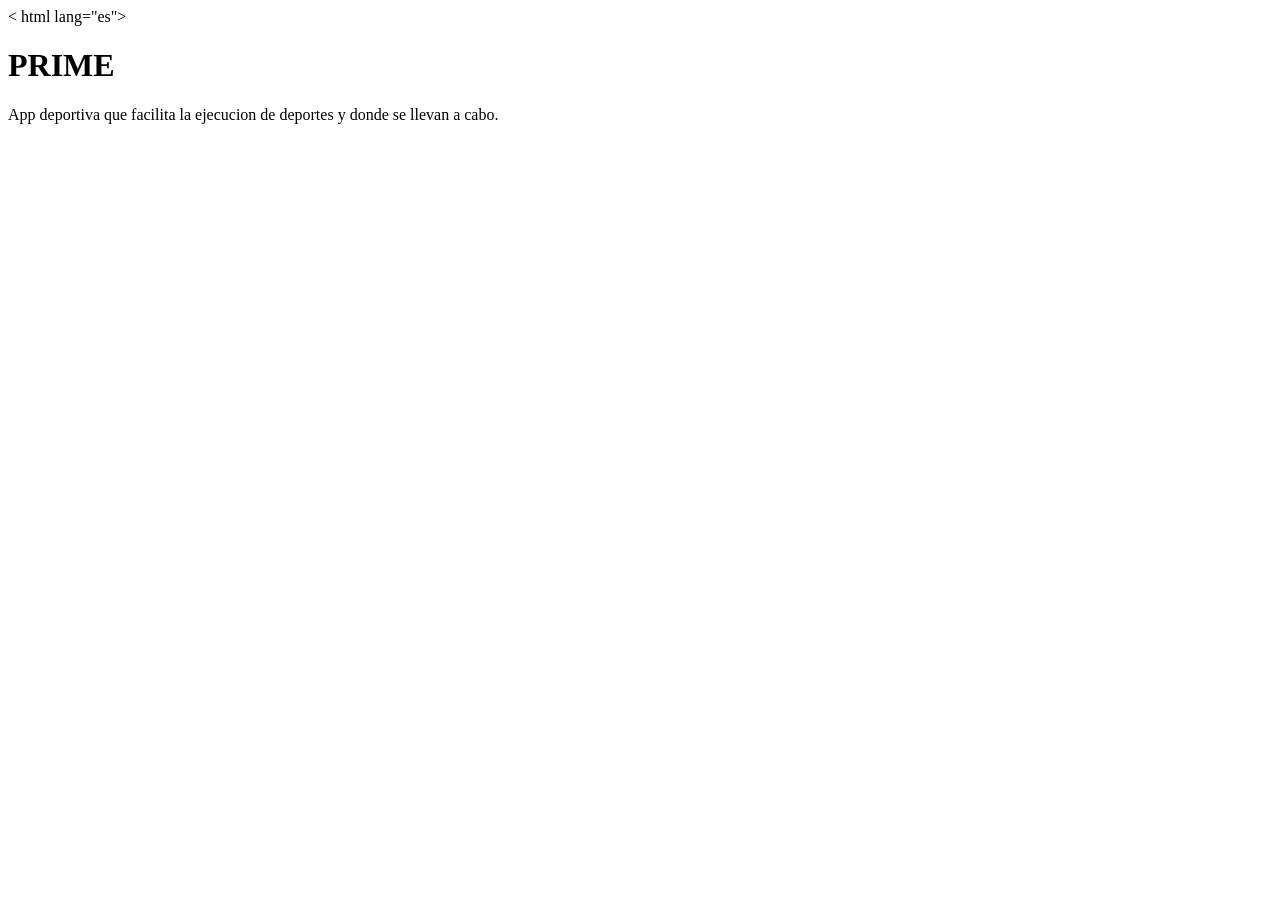
==== index.html @ af8cfadb "Add files via upload" ====
<!DOCTYPE html>

< html lang="es">

<head>
    <meta charset="UTF-8">
    <meta name="viewport" content="width=device-width,initial-scale=1.0">
    <title> PRIME </title>

    </head>
    <body> 

<h1> PRIME </h1>

<p> App deportiva que facilita la ejecucion de deportes y donde se llevan a cabo. </p>

    </body>
</html>
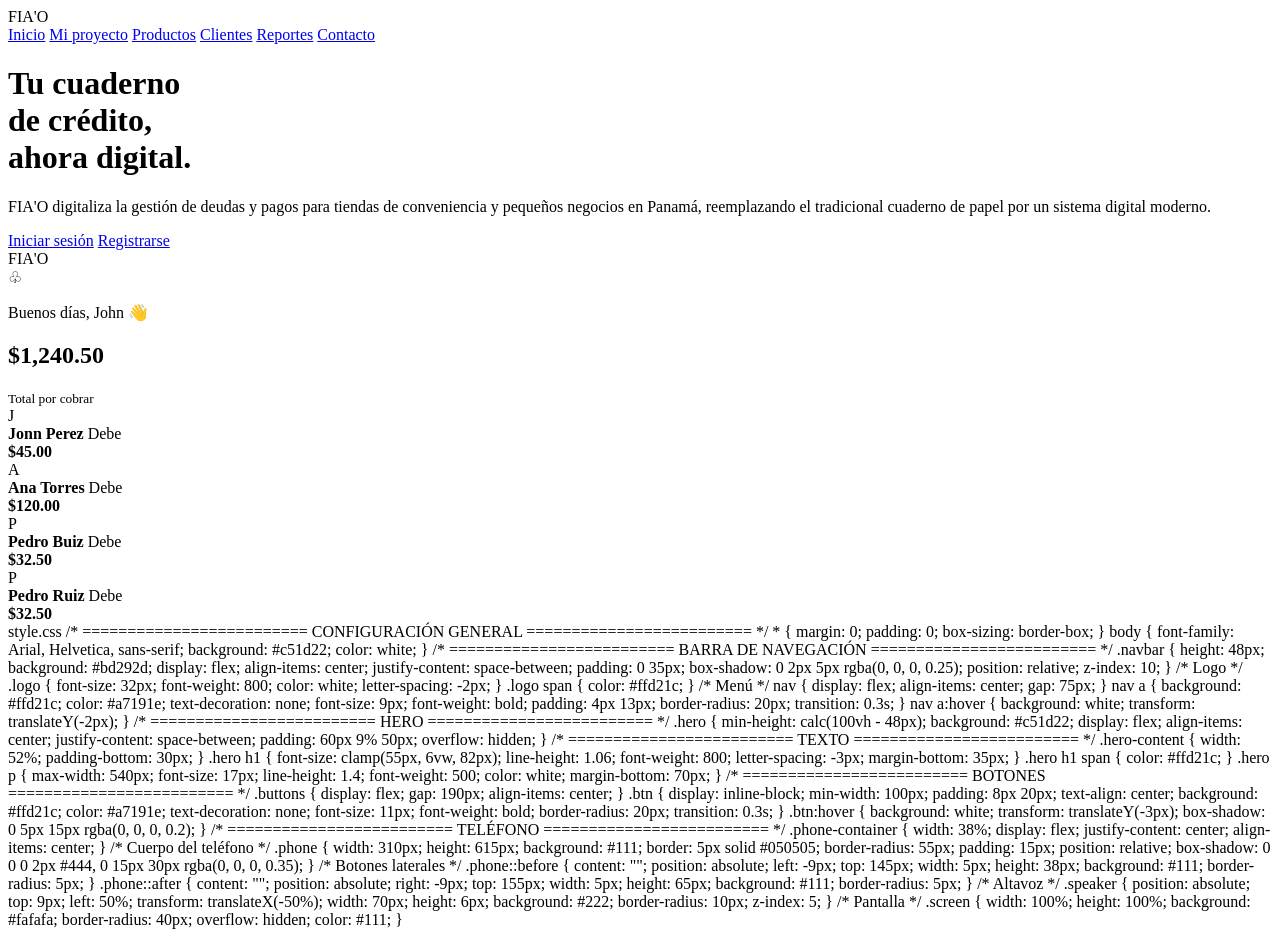
==== commit 47f1d334: "Revamp index.html with new layout and styles Updated the HTML structure and content for the project " ====
--- a/index.html
+++ b/index.html
@@ -1,20 +1,489 @@
 <!DOCTYPE html>
-
-< html lang="es">
-
-<head>
-    <meta charset="UTF-8">
-    <meta name="viewport" content="width=device-width,initial-scale=1.0">
-    <title> PRIME </title>
-
+<html lang="es">
+    <head>
+        <meta charset="UTF-8">
+        <meta name="viewport" content="width=device-width, initial-scale=1.0">
+        <title>FIA'O - Proyecto</title>
+        <link rel="stylesheet" href="style.css">
     </head>
-    <body> 
-
-<h1> PRIME </h1>
-
-<p> App deportiva que facilita la ejecucion de deportes y donde se llevan a cabo. </p>
+
+    <body>
+
+        <!-- Barra de navegación -->
+        <header class="navbar">
+            <div class="logo">
+                FIA<span>'O</span>
+            </div>
+
+            <nav>
+                <a href="#">Inicio</a>
+                <a href="#">Mi proyecto</a>
+                <a href="#">Productos</a>
+                <a href="#">Clientes</a>
+                <a href="#">Reportes</a>
+                <a href="#">Contacto</a>
+            </nav>
+        </header>
+
+
+        <!-- Sección principal -->
+        <main class="hero">
+
+            <div class="hero-content">
+
+                <h1>
+                    Tu <span>cuaderno</span><br>
+                    de crédito,<br>
+                    ahora digital.
+                </h1>
+
+                <p>
+                    FIA'O digitaliza la gestión de deudas y pagos para
+                    tiendas de conveniencia y pequeños negocios en Panamá,
+                    reemplazando el tradicional cuaderno de papel por
+                    un sistema digital moderno.
+                </p>
+
+                <div class="buttons">
+                    <a href="#" class="btn">Iniciar sesión</a>
+                    <a href="#" class="btn">Registrarse</a>
+                </div>
+
+            </div>
+
+
+            <!-- Teléfono -->
+            <div class="phone-container">
+
+                <div class="phone">
+
+                    <div class="speaker"></div>
+
+                    <div class="screen">
+
+                        <div class="app-header">
+
+                            <div class="app-logo">
+                                FIA<span>'O</span>
+                            </div>
+
+                            <div class="notification">
+                                ♧
+                            </div>
+
+                        </div>
+
+
+                        <div class="greeting">
+
+                            <p>
+                                Buenos días, John 👋
+                            </p>
+
+                            <h2>
+                                $1,240.50
+                            </h2>
+
+                            <small>
+                                Total por cobrar
+                            </small>
+
+                        </div>
+
+
+                        <!-- Lista de clientes -->
+                        <div class="customers">
+
+                            <div class="customer">
+
+                                <div class="avatar pink">
+                                    J
+                                </div>
+
+                                <div class="customer-info">
+                                    <strong>
+                                        Jonn Perez
+                                    </strong>
+
+                                    <span>
+                                        Debe
+                                    </span>
+                                </div>
+
+                                <b>
+                                    $45.00
+                                </b>
+
+                            </div>
+
+
+                            <div class="customer">
+
+                                <div class="avatar pink">
+                                    A
+                                </div>
+
+                                <div class="customer-info">
+                                    <strong>
+                                        Ana Torres
+                                    </strong>
+
+                                    <span>
+                                        Debe
+                                    </span>
+                                </div>
+
+                                <b>
+                                    $120.00
+                                </b>
+
+                            </div>
+
+
+                            <div class="customer">
+
+                                <div class="avatar green">
+                                    P
+                                </div>
+
+                                <div class="customer-info">
+                                    <strong>
+                                        Pedro Buiz
+                                    </strong>
+
+                                    <span>
+                                        Debe
+                                    </span>
+                                </div>
+
+                                <b class="green-text">
+                                    $32.50
+                                </b>
+
+                            </div>
+
+
+                            <div class="customer">
+
+                                <div class="avatar green">
+                                    P
+                                </div>
+
+                                <div class="customer-info">
+                                    <strong>
+                                        Pedro Ruiz
+                                    </strong>
+
+                                    <span>
+                                        Debe
+                                    </span>
+                                </div>
+
+                                <b class="green-text">
+                                    $32.50
+                                </b>
+
+                            </div>
+
+                        </div>
+
+                    </div>
+
+                </div>
+
+            </div>
+
+        </main>
 
     </body>
 </html>
-
-    +style.css
+/* =========================
+   CONFIGURACIÓN GENERAL
+========================= */
+
+* {
+    margin: 0;
+    padding: 0;
+    box-sizing: border-box;
+}
+
+body {
+    font-family: Arial, Helvetica, sans-serif;
+    background: #c51d22;
+    color: white;
+}
+
+
+/* =========================
+   BARRA DE NAVEGACIÓN
+========================= */
+
+.navbar {
+    height: 48px;
+    background: #bd292d;
+
+    display: flex;
+    align-items: center;
+    justify-content: space-between;
+
+    padding: 0 35px;
+
+    box-shadow: 0 2px 5px rgba(0, 0, 0, 0.25);
+
+    position: relative;
+    z-index: 10;
+}
+
+
+/* Logo */
+
+.logo {
+    font-size: 32px;
+    font-weight: 800;
+    color: white;
+    letter-spacing: -2px;
+}
+
+.logo span {
+    color: #ffd21c;
+}
+
+
+/* Menú */
+
+nav {
+    display: flex;
+    align-items: center;
+    gap: 75px;
+}
+
+nav a {
+    background: #ffd21c;
+    color: #a7191e;
+
+    text-decoration: none;
+
+    font-size: 9px;
+    font-weight: bold;
+
+    padding: 4px 13px;
+
+    border-radius: 20px;
+
+    transition: 0.3s;
+}
+
+nav a:hover {
+    background: white;
+    transform: translateY(-2px);
+}
+
+
+/* =========================
+   HERO
+========================= */
+
+.hero {
+    min-height: calc(100vh - 48px);
+
+    background: #c51d22;
+
+    display: flex;
+    align-items: center;
+    justify-content: space-between;
+
+    padding: 60px 9% 50px;
+
+    overflow: hidden;
+}
+
+
+/* =========================
+   TEXTO
+========================= */
+
+.hero-content {
+    width: 52%;
+    padding-bottom: 30px;
+}
+
+.hero h1 {
+    font-size: clamp(55px, 6vw, 82px);
+
+    line-height: 1.06;
+
+    font-weight: 800;
+
+    letter-spacing: -3px;
+
+    margin-bottom: 35px;
+}
+
+.hero h1 span {
+    color: #ffd21c;
+}
+
+.hero p {
+    max-width: 540px;
+
+    font-size: 17px;
+
+    line-height: 1.4;
+
+    font-weight: 500;
+
+    color: white;
+
+    margin-bottom: 70px;
+}
+
+
+/* =========================
+   BOTONES
+========================= */
+
+.buttons {
+    display: flex;
+    gap: 190px;
+    align-items: center;
+}
+
+.btn {
+    display: inline-block;
+
+    min-width: 100px;
+
+    padding: 8px 20px;
+
+    text-align: center;
+
+    background: #ffd21c;
+
+    color: #a7191e;
+
+    text-decoration: none;
+
+    font-size: 11px;
+
+    font-weight: bold;
+
+    border-radius: 20px;
+
+    transition: 0.3s;
+}
+
+.btn:hover {
+    background: white;
+
+    transform: translateY(-3px);
+
+    box-shadow: 0 5px 15px rgba(0, 0, 0, 0.2);
+}
+
+
+/* =========================
+   TELÉFONO
+========================= */
+
+.phone-container {
+    width: 38%;
+
+    display: flex;
+    justify-content: center;
+    align-items: center;
+}
+
+
+/* Cuerpo del teléfono */
+
+.phone {
+    width: 310px;
+    height: 615px;
+
+    background: #111;
+
+    border: 5px solid #050505;
+
+    border-radius: 55px;
+
+    padding: 15px;
+
+    position: relative;
+
+    box-shadow:
+        0 0 0 2px #444,
+        0 15px 30px rgba(0, 0, 0, 0.35);
+}
+
+
+/* Botones laterales */
+
+.phone::before {
+    content: "";
+
+    position: absolute;
+
+    left: -9px;
+    top: 145px;
+
+    width: 5px;
+    height: 38px;
+
+    background: #111;
+
+    border-radius: 5px;
+}
+
+.phone::after {
+    content: "";
+
+    position: absolute;
+
+    right: -9px;
+    top: 155px;
+
+    width: 5px;
+    height: 65px;
+
+    background: #111;
+
+    border-radius: 5px;
+}
+
+
+/* Altavoz */
+
+.speaker {
+    position: absolute;
+
+    top: 9px;
+    left: 50%;
+
+    transform: translateX(-50%);
+
+    width: 70px;
+    height: 6px;
+
+    background: #222;
+
+    border-radius: 10px;
+
+    z-index: 5;
+}
+
+
+/* Pantalla */
+
+.screen {
+    width: 100%;
+    height: 100%;
+
+    background: #fafafa;
+
+    border-radius: 40px;
+
+    overflow: hidden;
+
+    color: #111;
+}
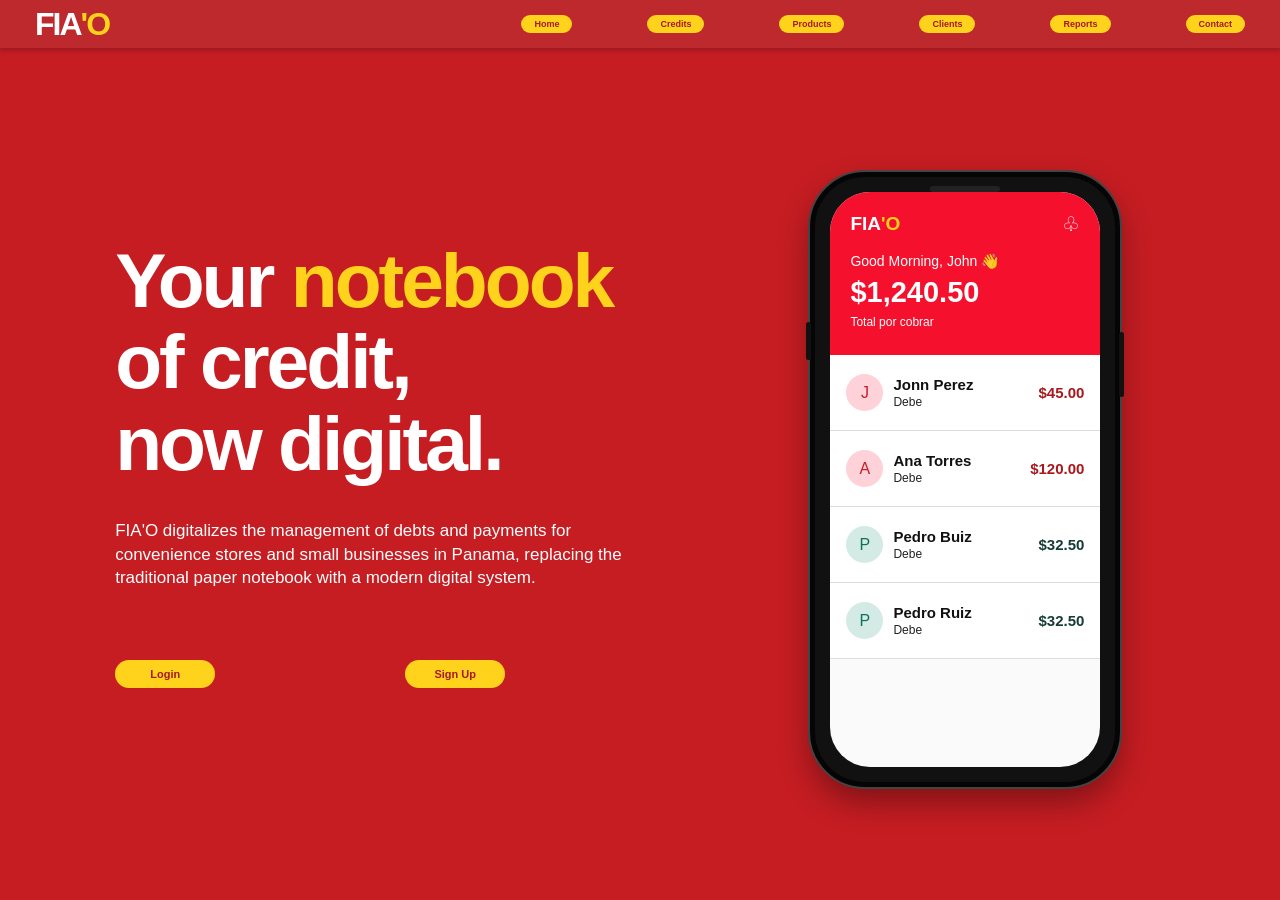
==== commit b35f62da: "login.css" ====
--- a/index.html
+++ b/index.html
@@ -16,12 +16,12 @@
             </div>
 
             <nav>
-                <a href="#">Inicio</a>
-                <a href="#">Mi proyecto</a>
-                <a href="#">Productos</a>
-                <a href="#">Clientes</a>
-                <a href="#">Reportes</a>
-                <a href="#">Contacto</a>
+                <a href="#"> Home</a>
+                <a href="#"> Credits</a>
+                <a href="#">Products</a>
+                <a href="#">Clients</a>
+                <a href="#">Reports</a>
+                <a href="#">Contact</a>
             </nav>
         </header>
 
@@ -32,21 +32,23 @@
             <div class="hero-content">
 
                 <h1>
-                    Tu <span>cuaderno</span><br>
-                    de crédito,<br>
-                    ahora digital.
+                    Your <span> notebook</span><br>
+                    of credit,<br>
+                    now digital.
                 </h1>
 
                 <p>
-                    FIA'O digitaliza la gestión de deudas y pagos para
-                    tiendas de conveniencia y pequeños negocios en Panamá,
-                    reemplazando el tradicional cuaderno de papel por
-                    un sistema digital moderno.
+                    FIA'O digitalizes the management of debts and payments for
+                    convenience stores and small businesses in Panama,
+                    replacing the traditional paper notebook with
+                    a modern digital system.
                 </p>
 
                 <div class="buttons">
-                    <a href="#" class="btn">Iniciar sesión</a>
-                    <a href="#" class="btn">Registrarse</a>
+                   <div class="buttons"> 
+    <a href="login.html" class="btn">Login</a> 
+    <a href="#" class="btn">Sign Up</a> 
+</div>
                 </div>
 
             </div>
@@ -77,7 +79,7 @@
                         <div class="greeting">
 
                             <p>
-                                Buenos días, John 👋
+                                Good Morning, John 👋
                             </p>
 
                             <h2>
@@ -197,293 +199,4 @@
 
     </body>
 </html>
-style.css
-/* =========================
-   CONFIGURACIÓN GENERAL
-========================= */
-
-* {
-    margin: 0;
-    padding: 0;
-    box-sizing: border-box;
-}
-
-body {
-    font-family: Arial, Helvetica, sans-serif;
-    background: #c51d22;
-    color: white;
-}
-
-
-/* =========================
-   BARRA DE NAVEGACIÓN
-========================= */
-
-.navbar {
-    height: 48px;
-    background: #bd292d;
-
-    display: flex;
-    align-items: center;
-    justify-content: space-between;
-
-    padding: 0 35px;
-
-    box-shadow: 0 2px 5px rgba(0, 0, 0, 0.25);
-
-    position: relative;
-    z-index: 10;
-}
-
-
-/* Logo */
-
-.logo {
-    font-size: 32px;
-    font-weight: 800;
-    color: white;
-    letter-spacing: -2px;
-}
-
-.logo span {
-    color: #ffd21c;
-}
-
-
-/* Menú */
-
-nav {
-    display: flex;
-    align-items: center;
-    gap: 75px;
-}
-
-nav a {
-    background: #ffd21c;
-    color: #a7191e;
-
-    text-decoration: none;
-
-    font-size: 9px;
-    font-weight: bold;
-
-    padding: 4px 13px;
-
-    border-radius: 20px;
-
-    transition: 0.3s;
-}
-
-nav a:hover {
-    background: white;
-    transform: translateY(-2px);
-}
-
-
-/* =========================
-   HERO
-========================= */
-
-.hero {
-    min-height: calc(100vh - 48px);
-
-    background: #c51d22;
-
-    display: flex;
-    align-items: center;
-    justify-content: space-between;
-
-    padding: 60px 9% 50px;
-
-    overflow: hidden;
-}
-
-
-/* =========================
-   TEXTO
-========================= */
-
-.hero-content {
-    width: 52%;
-    padding-bottom: 30px;
-}
-
-.hero h1 {
-    font-size: clamp(55px, 6vw, 82px);
-
-    line-height: 1.06;
-
-    font-weight: 800;
-
-    letter-spacing: -3px;
-
-    margin-bottom: 35px;
-}
-
-.hero h1 span {
-    color: #ffd21c;
-}
-
-.hero p {
-    max-width: 540px;
-
-    font-size: 17px;
-
-    line-height: 1.4;
-
-    font-weight: 500;
-
-    color: white;
-
-    margin-bottom: 70px;
-}
-
-
-/* =========================
-   BOTONES
-========================= */
-
-.buttons {
-    display: flex;
-    gap: 190px;
-    align-items: center;
-}
-
-.btn {
-    display: inline-block;
-
-    min-width: 100px;
-
-    padding: 8px 20px;
-
-    text-align: center;
-
-    background: #ffd21c;
-
-    color: #a7191e;
-
-    text-decoration: none;
-
-    font-size: 11px;
-
-    font-weight: bold;
-
-    border-radius: 20px;
-
-    transition: 0.3s;
-}
-
-.btn:hover {
-    background: white;
-
-    transform: translateY(-3px);
-
-    box-shadow: 0 5px 15px rgba(0, 0, 0, 0.2);
-}
-
-
-/* =========================
-   TELÉFONO
-========================= */
-
-.phone-container {
-    width: 38%;
-
-    display: flex;
-    justify-content: center;
-    align-items: center;
-}
-
-
-/* Cuerpo del teléfono */
-
-.phone {
-    width: 310px;
-    height: 615px;
-
-    background: #111;
-
-    border: 5px solid #050505;
-
-    border-radius: 55px;
-
-    padding: 15px;
-
-    position: relative;
-
-    box-shadow:
-        0 0 0 2px #444,
-        0 15px 30px rgba(0, 0, 0, 0.35);
-}
-
-
-/* Botones laterales */
-
-.phone::before {
-    content: "";
-
-    position: absolute;
-
-    left: -9px;
-    top: 145px;
-
-    width: 5px;
-    height: 38px;
-
-    background: #111;
-
-    border-radius: 5px;
-}
-
-.phone::after {
-    content: "";
-
-    position: absolute;
-
-    right: -9px;
-    top: 155px;
-
-    width: 5px;
-    height: 65px;
-
-    background: #111;
-
-    border-radius: 5px;
-}
-
-
-/* Altavoz */
-
-.speaker {
-    position: absolute;
-
-    top: 9px;
-    left: 50%;
-
-    transform: translateX(-50%);
-
-    width: 70px;
-    height: 6px;
-
-    background: #222;
-
-    border-radius: 10px;
-
-    z-index: 5;
-}
-
-
-/* Pantalla */
-
-.screen {
-    width: 100%;
-    height: 100%;
-
-    background: #fafafa;
-
-    border-radius: 40px;
-
-    overflow: hidden;
-
-    color: #111;
-}
+
--- a/style.css
+++ b/style.css
@@ -0,0 +1,412 @@
+/* =========================
+   CONFIGURACIÓN GENERAL
+========================= */
+
+* {
+    margin: 0;
+    padding: 0;
+    box-sizing: border-box;
+}
+
+body {
+    font-family: Arial, Helvetica, sans-serif;
+    background: #c51d22;
+    color: white;
+}
+
+/* =========================
+   BARRA DE NAVEGACIÓN
+========================= */
+
+.navbar {
+    height: 48px;
+    background: #bd292d;
+    display: flex;
+    align-items: center;
+    justify-content: space-between;
+    padding: 0 35px;
+    box-shadow: 0 2px 5px rgba(0, 0, 0, 0.25);
+    position: relative;
+    z-index: 10;
+}
+
+/* Logo */
+
+.logo {
+    font-size: 32px;
+    font-weight: 800;
+    color: white;
+    letter-spacing: -2px;
+}
+
+.logo span {
+    color: #ffd21c;
+}
+
+/* Menú */
+
+nav {
+    display: flex;
+    align-items: center;
+    gap: 75px;
+}
+
+nav a {
+    background: #ffd21c;
+    color: #a7191e;
+    text-decoration: none;
+    font-size: 9px;
+    font-weight: bold;
+    padding: 4px 13px;
+    border-radius: 20px;
+    transition: 0.3s;
+}
+
+nav a:hover {
+    background: white;
+    transform: translateY(-2px);
+}
+
+/* =========================
+   HERO
+========================= */
+
+.hero {
+    min-height: calc(100vh - 48px);
+    background: #c51d22;
+    display: flex;
+    align-items: center;
+    justify-content: space-between;
+    padding: 60px 9% 50px;
+    overflow: hidden;
+}
+
+/* =========================
+   TEXTO
+========================= */
+
+.hero-content {
+    width: 52%;
+    padding-bottom: 30px;
+}
+
+.hero h1 {
+    font-size: clamp(55px, 6vw, 82px);
+    line-height: 1.06;
+    font-weight: 800;
+    letter-spacing: -3px;
+    margin-bottom: 35px;
+}
+
+.hero h1 span {
+    color: #ffd21c;
+}
+
+.hero p {
+    max-width: 540px;
+    font-size: 17px;
+    line-height: 1.4;
+    font-weight: 500;
+    color: white;
+    margin-bottom: 70px;
+}
+
+/* =========================
+   BOTONES
+========================= */
+
+.buttons {
+    display: flex;
+    gap: 190px;
+    align-items: center;
+}
+
+.btn {
+    display: inline-block;
+    min-width: 100px;
+    padding: 8px 20px;
+    text-align: center;
+    background: #ffd21c;
+    color: #a7191e;
+    text-decoration: none;
+    font-size: 11px;
+    font-weight: bold;
+    border-radius: 20px;
+    transition: 0.3s;
+}
+
+.btn:hover {
+    background: white;
+    transform: translateY(-3px);
+    box-shadow: 0 5px 15px rgba(0, 0, 0, 0.2);
+}
+
+/* =========================
+   TELÉFONO
+========================= */
+
+.phone-container {
+    width: 38%;
+    display: flex;
+    justify-content: center;
+    align-items: center;
+}
+
+/* Cuerpo del teléfono */
+
+.phone {
+    width: 310px;
+    height: 615px;
+    background: #111;
+    border: 5px solid #050505;
+    border-radius: 55px;
+    padding: 15px;
+    position: relative;
+    box-shadow:
+        0 0 0 2px #444,
+        0 15px 30px rgba(0, 0, 0, 0.35);
+}
+
+/* Botones laterales */
+
+.phone::before {
+    content: "";
+    position: absolute;
+    left: -9px;
+    top: 145px;
+    width: 5px;
+    height: 38px;
+    background: #111;
+    border-radius: 5px;
+}
+
+.phone::after {
+    content: "";
+    position: absolute;
+    right: -9px;
+    top: 155px;
+    width: 5px;
+    height: 65px;
+    background: #111;
+    border-radius: 5px;
+}
+
+/* Altavoz */
+
+.speaker {
+    position: absolute;
+    top: 9px;
+    left: 50%;
+    transform: translateX(-50%);
+    width: 70px;
+    height: 6px;
+    background: #222;
+    border-radius: 10px;
+    z-index: 5;
+}
+
+/* Pantalla */
+
+.screen {
+    width: 100%;
+    height: 100%;
+    background: #fafafa;
+    border-radius: 40px;
+    overflow: hidden;
+    color: #111;
+}
+
+/* =========================
+   APP DEL TELÉFONO
+========================= */
+
+.app-header {
+    height: 55px;
+    background: #f5102d;
+    display: flex;
+    align-items: center;
+    justify-content: space-between;
+    padding: 15px 20px 5px;
+    color: white;
+}
+
+.app-logo {
+    font-size: 19px;
+    font-weight: bold;
+}
+
+.app-logo span {
+    color: #ffd21c;
+}
+
+.notification {
+    font-size: 20px;
+}
+
+/* Cabecera roja */
+
+.greeting {
+    background: #f5102d;
+    color: white;
+    padding: 5px 20px 25px;
+}
+
+.greeting p {
+    font-size: 14px;
+    margin-bottom: 5px;
+}
+
+.greeting h2 {
+    font-size: 29px;
+    margin-bottom: 3px;
+}
+
+.greeting small {
+    font-size: 12px;
+}
+
+/* =========================
+   CLIENTES
+========================= */
+
+.customers {
+    background: #fff;
+}
+
+.customer {
+    height: 76px;
+    display: flex;
+    align-items: center;
+    padding: 10px 16px;
+    border-bottom: 1px solid #ddd;
+    gap: 10px;
+}
+
+/* Avatar */
+
+.avatar {
+    width: 37px;
+    height: 37px;
+    border-radius: 50%;
+    display: flex;
+    justify-content: center;
+    align-items: center;
+    font-size: 16px;
+    flex-shrink: 0;
+}
+
+.pink {
+    background: #ffd1d8;
+    color: #c51d22;
+}
+
+.green {
+    background: #d3ebe4;
+    color: #13705a;
+}
+
+/* Información */
+
+.customer-info {
+    flex: 1;
+    display: flex;
+    flex-direction: column;
+    gap: 2px;
+}
+
+.customer-info strong {
+    font-size: 15px;
+}
+
+.customer-info span {
+    font-size: 12px;
+    color: #222;
+}
+
+.customer > b {
+    color: #a7191e;
+    font-size: 15px;
+}
+
+.green-text {
+    color: #173c35 !important;
+}
+
+/* =========================
+   RESPONSIVE
+========================= */
+
+@media (max-width: 900px) {
+    .navbar {
+        padding: 0 20px;
+    }
+
+    nav {
+        gap: 15px;
+    }
+
+    nav a {
+        padding: 4px 8px;
+    }
+
+    .hero {
+        padding: 50px 6%;
+    }
+
+    .hero h1 {
+        font-size: 55px;
+    }
+
+    .buttons {
+        gap: 40px;
+    }
+
+    .phone {
+        width: 260px;
+        height: 520px;
+    }
+}
+
+@media (max-width: 700px) {
+    .navbar {
+        height: auto;
+        padding: 15px 20px;
+        flex-direction: column;
+        gap: 15px;
+    }
+
+    nav {
+        flex-wrap: wrap;
+        justify-content: center;
+        gap: 10px;
+    }
+
+    .hero {
+        flex-direction: column;
+        text-align: center;
+        padding: 60px 20px;
+    }
+
+    .hero-content {
+        width: 100%;
+    }
+
+    .hero h1 {
+        font-size: 48px;
+    }
+
+    .hero p {
+        margin: 0 auto 40px;
+    }
+
+    .buttons {
+        justify-content: center;
+        gap: 30px;
+        margin-bottom: 50px;
+    }
+
+    .phone-container {
+        width: 100%;
+    }
+}
+
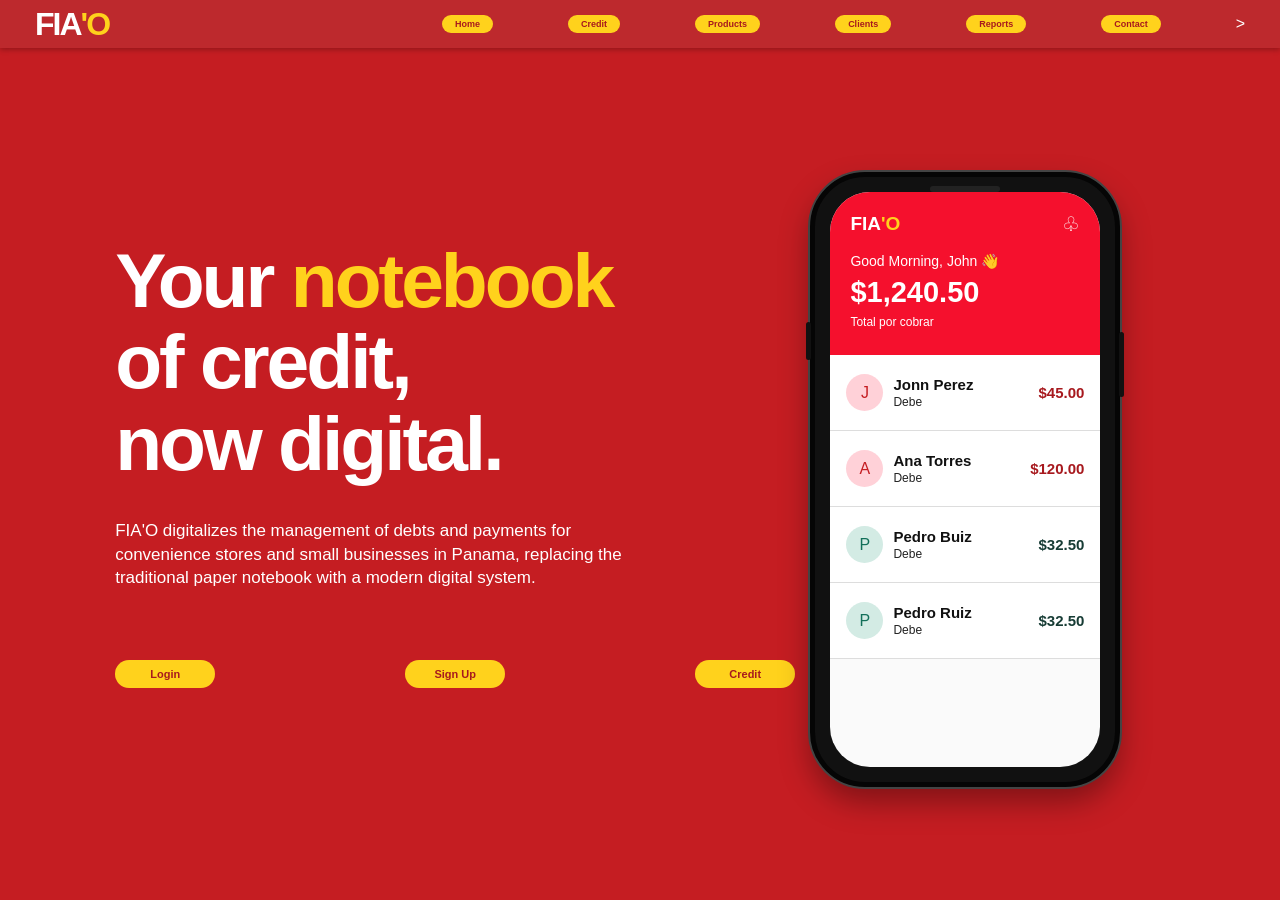
==== commit 4348b2c9: "casi lista" ====
--- a/index.html
+++ b/index.html
@@ -16,12 +16,14 @@
             </div>
 
             <nav>
-                <a href="#"> Home</a>
-                <a href="#"> Credits</a>
-                <a href="#">Products</a>
-                <a href="#">Clients</a>
-                <a href="#">Reports</a>
-                <a href="#">Contact</a>
+               <nav>
+    <a href="index.html">Home</a>
+    <a href="credit.html">Credit</a>
+    <a href="product.html">Products</a>
+    <a href="client.html">Clients</a>
+    <a href="report.html">Reports</a>
+    <a href="contact.html">Contact</a>
+</nav>>
             </nav>
         </header>
 
@@ -48,6 +50,7 @@
                    <div class="buttons"> 
     <a href="login.html" class="btn">Login</a> 
     <a href="#" class="btn">Sign Up</a> 
+     <a href="credit.html" class="btn">Credit</a>
 </div>
                 </div>
 
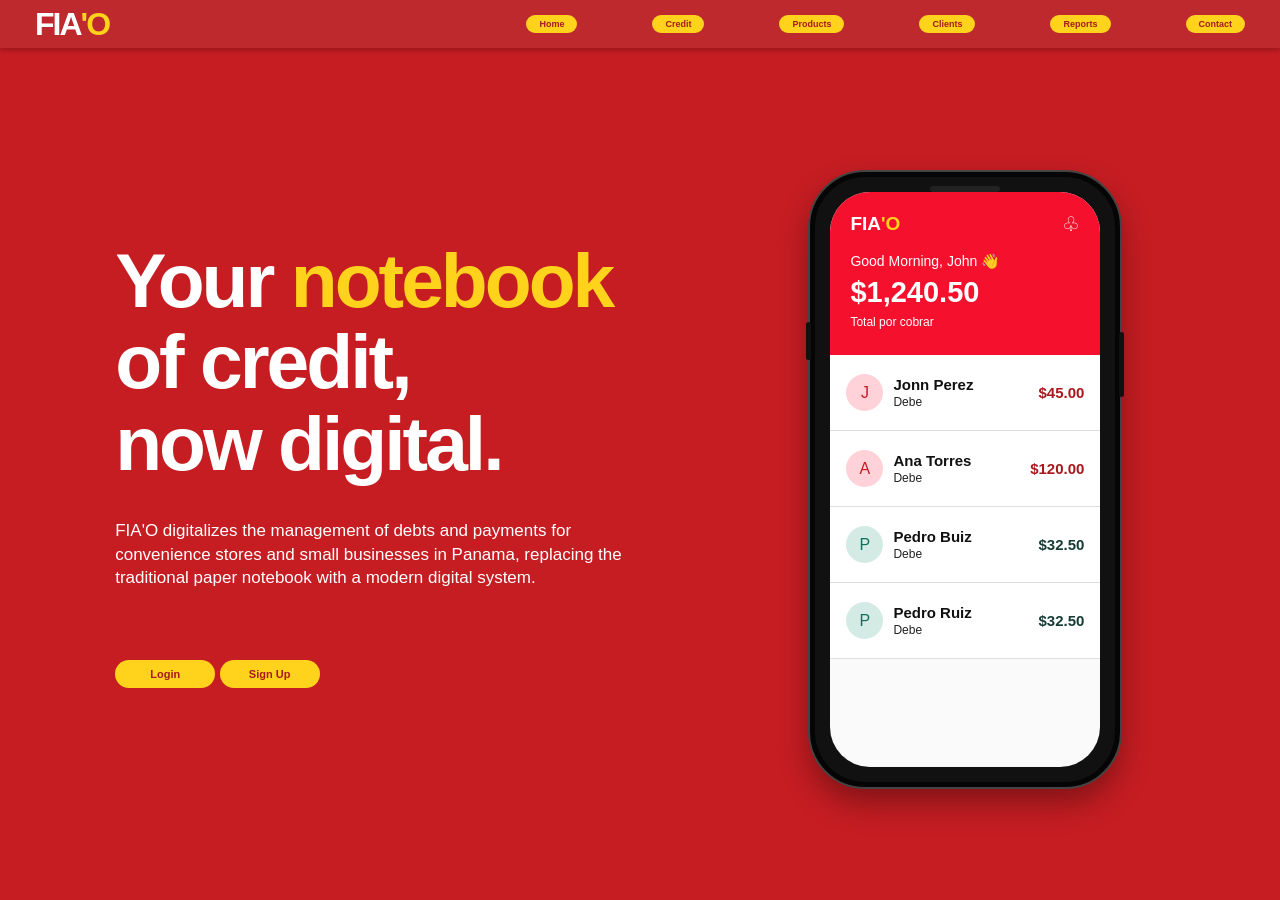
==== commit 06dbac59: "clients finally" ====
--- a/index.html
+++ b/index.html
@@ -21,9 +21,9 @@
     <a href="credit.html">Credit</a>
     <a href="product.html">Products</a>
     <a href="client.html">Clients</a>
-    <a href="report.html">Reports</a>
+    <a href="reports.html">Reports</a>
     <a href="contact.html">Contact</a>
-</nav>>
+</nav>
             </nav>
         </header>
 
@@ -47,10 +47,10 @@
                 </p>
 
                 <div class="buttons">
-                   <div class="buttons"> 
+                    <class="buttons"> 
     <a href="login.html" class="btn">Login</a> 
-    <a href="#" class="btn">Sign Up</a> 
-     <a href="credit.html" class="btn">Credit</a>
+    <a href="signup.html" class="btn">Sign Up</a> 
+    
 </div>
                 </div>
 
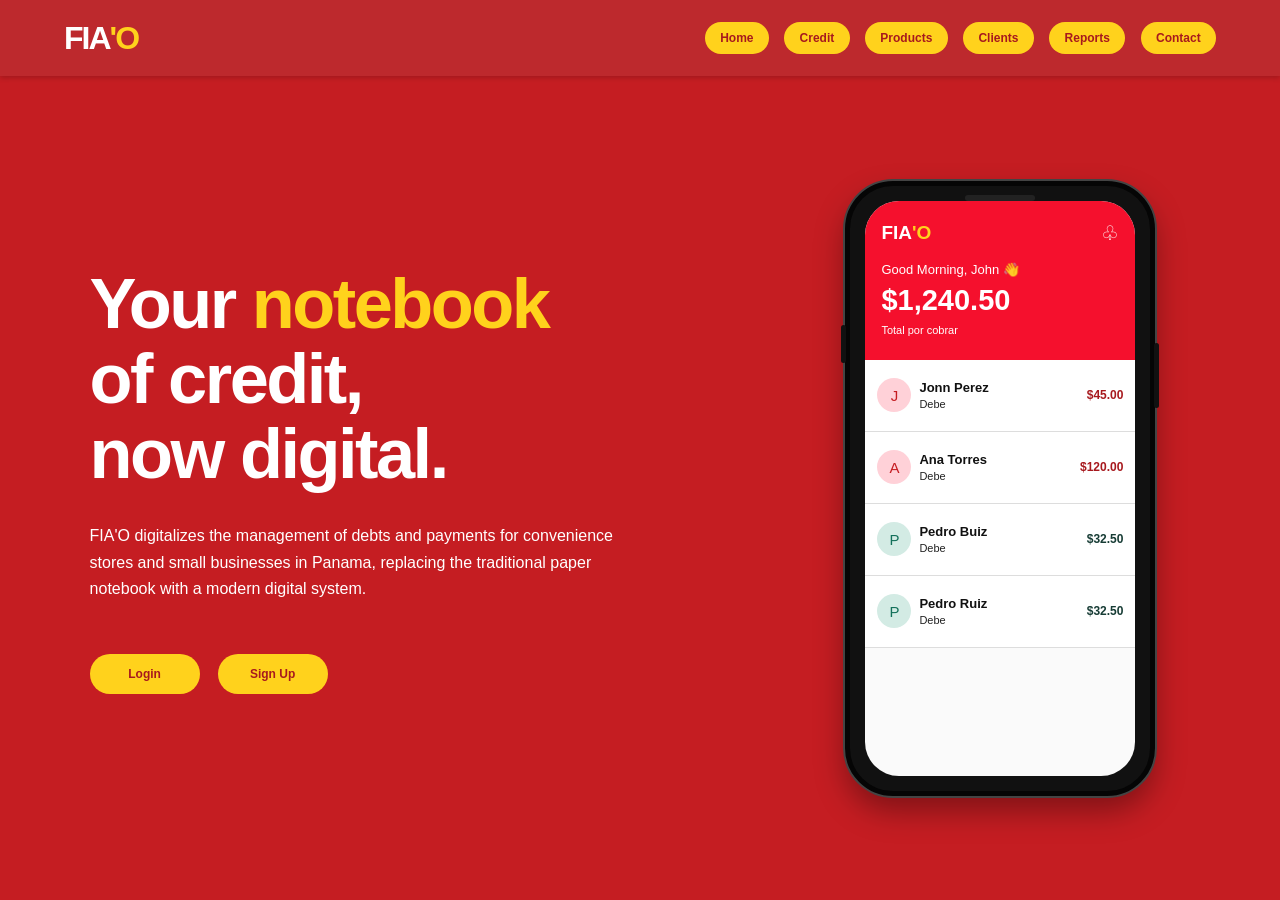
==== commit 3e63227d: "almost ready" ====
--- a/index.html
+++ b/index.html
@@ -1,205 +1,140 @@
+
 <!DOCTYPE html>
 <html lang="es">
-    <head>
-        <meta charset="UTF-8">
-        <meta name="viewport" content="width=device-width, initial-scale=1.0">
-        <title>FIA'O - Proyecto</title>
-        <link rel="stylesheet" href="style.css">
-    </head>
+<head>
+    <meta charset="UTF-8">
+    <meta name="viewport" content="width=device-width, initial-scale=1.0">
 
-    <body>
+    <title>FIA'O - Proyecto</title>
 
-        <!-- Barra de navegación -->
-        <header class="navbar">
-            <div class="logo">
-                FIA<span>'O</span>
+    <link rel="stylesheet" href="style.css">
+</head>
+
+<body>
+
+    <!-- BARRA DE NAVEGACIÓN -->
+    <header class="navbar">
+        <a href="index.html" class="logo">
+            FIA<span>'O</span>
+        </a>
+
+        <nav class="nav-links">
+            <a href="index.html">Home</a>
+            <a href="credit.html">Credit</a>
+            <a href="product.html">Products</a>
+            <a href="client.html">Clients</a>
+            <a href="reports.html">Reports</a>
+            <a href="contact.html">Contact</a>
+        </nav>
+    </header>
+
+    <!-- CONTENIDO PRINCIPAL -->
+    <main class="hero">
+
+        <!-- TEXTO PRINCIPAL -->
+        <section class="hero-content">
+
+            <h1>
+                Your <span>notebook</span><br>
+                of credit,<br>
+                now digital.
+            </h1>
+
+            <p>
+                FIA'O digitalizes the management of debts and payments for
+                convenience stores and small businesses in Panama,
+                replacing the traditional paper notebook with
+                a modern digital system.
+            </p>
+
+            <div class="buttons">
+                <a href="login.html" class="btn">Login</a>
+                <a href="signup.html" class="btn">Sign Up</a>
             </div>
 
-            <nav>
-               <nav>
-    <a href="index.html">Home</a>
-    <a href="credit.html">Credit</a>
-    <a href="product.html">Products</a>
-    <a href="client.html">Clients</a>
-    <a href="reports.html">Reports</a>
-    <a href="contact.html">Contact</a>
-</nav>
-            </nav>
-        </header>
+        </section>
 
+        <!-- TELÉFONO -->
+        <section class="phone-container" aria-label="Vista previa de la aplicación">
 
-        <!-- Sección principal -->
-        <main class="hero">
+            <div class="phone">
 
-            <div class="hero-content">
+                <div class="speaker"></div>
 
-                <h1>
-                    Your <span> notebook</span><br>
-                    of credit,<br>
-                    now digital.
-                </h1>
+                <div class="screen">
 
-                <p>
-                    FIA'O digitalizes the management of debts and payments for
-                    convenience stores and small businesses in Panama,
-                    replacing the traditional paper notebook with
-                    a modern digital system.
-                </p>
+                    <!-- CABECERA DE LA APLICACIÓN -->
+                    <div class="app-header">
+                        <div class="app-logo">
+                            FIA<span>'O</span>
+                        </div>
 
-                <div class="buttons">
-                    <class="buttons"> 
-    <a href="login.html" class="btn">Login</a> 
-    <a href="signup.html" class="btn">Sign Up</a> 
-    
-</div>
-                </div>
+                        <div class="notification" aria-label="Notificaciones">
+                            ♧
+                        </div>
+                    </div>
 
-            </div>
+                    <!-- SALDO -->
+                    <div class="greeting">
+                        <p>Good Morning, John 👋</p>
+                        <h2>$1,240.50</h2>
+                        <small>Total por cobrar</small>
+                    </div>
 
+                    <!-- LISTA DE CLIENTES -->
+                    <div class="customers">
 
-            <!-- Teléfono -->
-            <div class="phone-container">
+                        <div class="customer">
+                            <div class="avatar pink">J</div>
 
-                <div class="phone">
-
-                    <div class="speaker"></div>
-
-                    <div class="screen">
-
-                        <div class="app-header">
-
-                            <div class="app-logo">
-                                FIA<span>'O</span>
+                            <div class="customer-info">
+                                <strong>Jonn Perez</strong>
+                                <span>Debe</span>
                             </div>
 
-                            <div class="notification">
-                                ♧
+                            <b>$45.00</b>
+                        </div>
+
+                        <div class="customer">
+                            <div class="avatar pink">A</div>
+
+                            <div class="customer-info">
+                                <strong>Ana Torres</strong>
+                                <span>Debe</span>
                             </div>
 
+                            <b>$120.00</b>
                         </div>
 
+                        <div class="customer">
+                            <div class="avatar green">P</div>
 
-                        <div class="greeting">
+                            <div class="customer-info">
+                                <strong>Pedro Buiz</strong>
+                                <span>Debe</span>
+                            </div>
 
-                            <p>
-                                Good Morning, John 👋
-                            </p>
-
-                            <h2>
-                                $1,240.50
-                            </h2>
-
-                            <small>
-                                Total por cobrar
-                            </small>
-
+                            <b class="green-text">$32.50</b>
                         </div>
 
+                        <div class="customer">
+                            <div class="avatar green">P</div>
 
-                        <!-- Lista de clientes -->
-                        <div class="customers">
-
-                            <div class="customer">
-
-                                <div class="avatar pink">
-                                    J
-                                </div>
-
-                                <div class="customer-info">
-                                    <strong>
-                                        Jonn Perez
-                                    </strong>
-
-                                    <span>
-                                        Debe
-                                    </span>
-                                </div>
-
-                                <b>
-                                    $45.00
-                                </b>
-
+                            <div class="customer-info">
+                                <strong>Pedro Ruiz</strong>
+                                <span>Debe</span>
                             </div>
 
-
-                            <div class="customer">
-
-                                <div class="avatar pink">
-                                    A
-                                </div>
-
-                                <div class="customer-info">
-                                    <strong>
-                                        Ana Torres
-                                    </strong>
-
-                                    <span>
-                                        Debe
-                                    </span>
-                                </div>
-
-                                <b>
-                                    $120.00
-                                </b>
-
-                            </div>
-
-
-                            <div class="customer">
-
-                                <div class="avatar green">
-                                    P
-                                </div>
-
-                                <div class="customer-info">
-                                    <strong>
-                                        Pedro Buiz
-                                    </strong>
-
-                                    <span>
-                                        Debe
-                                    </span>
-                                </div>
-
-                                <b class="green-text">
-                                    $32.50
-                                </b>
-
-                            </div>
-
-
-                            <div class="customer">
-
-                                <div class="avatar green">
-                                    P
-                                </div>
-
-                                <div class="customer-info">
-                                    <strong>
-                                        Pedro Ruiz
-                                    </strong>
-
-                                    <span>
-                                        Debe
-                                    </span>
-                                </div>
-
-                                <b class="green-text">
-                                    $32.50
-                                </b>
-
-                            </div>
-
+                            <b class="green-text">$32.50</b>
                         </div>
 
                     </div>
-
                 </div>
-
             </div>
 
-        </main>
+        </section>
 
-    </body>
+    </main>
+
+</body>
 </html>
-
--- a/style.css
+++ b/style.css
@@ -1,6 +1,7 @@
-/* =========================
-   CONFIGURACIÓN GENERAL
-========================= */
+
+/* ==============================
+   1. CONFIGURACIÓN GENERAL
+============================== */
 
 * {
     margin: 0;
@@ -8,34 +9,60 @@
     box-sizing: border-box;
 }
 
+html {
+    width: 100%;
+    min-width: 320px;
+    scroll-behavior: smooth;
+}
+
 body {
+    width: 100%;
+    min-width: 320px;
+    min-height: 100vh;
     font-family: Arial, Helvetica, sans-serif;
     background: #c51d22;
-    color: white;
-}
-
-/* =========================
-   BARRA DE NAVEGACIÓN
-========================= */
+    color: #ffffff;
+    overflow-x: hidden;
+}
+
+img,
+svg,
+video {
+    max-width: 100%;
+}
+
+/* ==============================
+   2. BARRA DE NAVEGACIÓN
+============================== */
 
 .navbar {
-    height: 48px;
+    width: 100%;
+    min-height: 76px;
+    padding: 14px clamp(20px, 5%, 72px);
+
     background: #bd292d;
+
     display: flex;
     align-items: center;
     justify-content: space-between;
-    padding: 0 35px;
-    box-shadow: 0 2px 5px rgba(0, 0, 0, 0.25);
+    gap: 24px;
+
+    box-shadow: 0 2px 5px rgba(0, 0, 0, 0.18);
+
     position: relative;
     z-index: 10;
 }
 
-/* Logo */
+/* LOGO */
 
 .logo {
-    font-size: 32px;
+    flex-shrink: 0;
+
+    color: #ffffff;
+    text-decoration: none;
+
+    font-size: clamp(27px, 2.5vw, 34px);
     font-weight: 800;
-    color: white;
     letter-spacing: -2px;
 }
 
@@ -43,59 +70,80 @@
     color: #ffd21c;
 }
 
-/* Menú */
-
-nav {
-    display: flex;
-    align-items: center;
-    gap: 75px;
-}
-
-nav a {
+/* MENÚ */
+
+.nav-links {
+    display: flex;
+    align-items: center;
+    justify-content: flex-end;
+    flex-wrap: wrap;
+    gap: clamp(8px, 1.2vw, 18px);
+}
+
+.nav-links a {
+    display: inline-flex;
+    align-items: center;
+    justify-content: center;
+
+    padding: 9px clamp(10px, 1.2vw, 17px);
+
     background: #ffd21c;
     color: #a7191e;
+
     text-decoration: none;
-    font-size: 9px;
+    text-align: center;
+    white-space: nowrap;
+
+    font-size: 12px;
     font-weight: bold;
-    padding: 4px 13px;
-    border-radius: 20px;
-    transition: 0.3s;
-}
-
-nav a:hover {
-    background: white;
+
+    border-radius: 22px;
+    transition: background 0.2s ease, transform 0.2s ease;
+}
+
+.nav-links a:hover {
+    background: #ffffff;
     transform: translateY(-2px);
 }
 
-/* =========================
-   HERO
-========================= */
+/* ==============================
+   3. SECCIÓN PRINCIPAL
+============================== */
 
 .hero {
-    min-height: calc(100vh - 48px);
-    background: #c51d22;
+    width: 100%;
+    max-width: 1600px;
+    min-height: calc(100vh - 76px);
+
+    margin: 0 auto;
+    padding: clamp(40px, 5vw, 76px) clamp(24px, 7%, 100px);
+
     display: flex;
     align-items: center;
     justify-content: space-between;
-    padding: 60px 9% 50px;
-    overflow: hidden;
-}
-
-/* =========================
-   TEXTO
-========================= */
+    gap: clamp(32px, 5vw, 80px);
+}
+
+/* ==============================
+   4. TEXTO PRINCIPAL
+============================== */
 
 .hero-content {
-    width: 52%;
-    padding-bottom: 30px;
+    flex: 1 1 0;
+    min-width: 0;
+    max-width: 650px;
+    padding-bottom: 15px;
 }
 
 .hero h1 {
-    font-size: clamp(55px, 6vw, 82px);
+    margin-bottom: clamp(22px, 2.5vw, 35px);
+
+    font-size: clamp(43px, 5.5vw, 78px);
     line-height: 1.06;
     font-weight: 800;
-    letter-spacing: -3px;
-    margin-bottom: 35px;
+    letter-spacing: -2.5px;
+
+    overflow-wrap: normal;
 }
 
 .hero h1 span {
@@ -103,131 +151,165 @@
 }
 
 .hero p {
+    width: 100%;
     max-width: 540px;
-    font-size: 17px;
-    line-height: 1.4;
-    font-weight: 500;
-    color: white;
-    margin-bottom: 70px;
-}
-
-/* =========================
-   BOTONES
-========================= */
+    margin-bottom: clamp(30px, 4vw, 55px);
+
+    color: #ffffff;
+
+    font-size: clamp(14px, 1.25vw, 17px);
+    line-height: 1.65;
+    font-weight: 400;
+}
+
+/* ==============================
+   5. BOTONES
+============================== */
 
 .buttons {
     display: flex;
-    gap: 190px;
-    align-items: center;
+    align-items: center;
+    justify-content: flex-start;
+    flex-wrap: wrap;
+    gap: 18px;
 }
 
 .btn {
-    display: inline-block;
-    min-width: 100px;
-    padding: 8px 20px;
-    text-align: center;
+    display: inline-flex;
+    align-items: center;
+    justify-content: center;
+
+    min-width: 110px;
+    min-height: 40px;
+    padding: 10px 22px;
+
     background: #ffd21c;
     color: #a7191e;
+
     text-decoration: none;
-    font-size: 11px;
+    text-align: center;
+
+    font-size: 12px;
     font-weight: bold;
-    border-radius: 20px;
-    transition: 0.3s;
+
+    border-radius: 24px;
+    transition: background 0.2s ease, transform 0.2s ease;
 }
 
 .btn:hover {
-    background: white;
+    background: #ffffff;
     transform: translateY(-3px);
     box-shadow: 0 5px 15px rgba(0, 0, 0, 0.2);
 }
 
-/* =========================
-   TELÉFONO
-========================= */
+/* ==============================
+   6. CONTENEDOR DEL TELÉFONO
+============================== */
 
 .phone-container {
-    width: 38%;
-    display: flex;
+    flex: 0 1 380px;
+    min-width: 0;
+
+    display: flex;
+    align-items: center;
     justify-content: center;
-    align-items: center;
-}
-
-/* Cuerpo del teléfono */
+}
+
+/* CUERPO DEL TELÉFONO */
 
 .phone {
-    width: 310px;
-    height: 615px;
-    background: #111;
+    position: relative;
+
+    width: clamp(240px, 25vw, 310px);
+    height: clamp(480px, 49vw, 615px);
+
+    flex-shrink: 0;
+
+    padding: 15px;
+
+    background: #111111;
     border: 5px solid #050505;
-    border-radius: 55px;
-    padding: 15px;
-    position: relative;
+    border-radius: 48px;
+
     box-shadow:
-        0 0 0 2px #444,
+        0 0 0 2px #444444,
         0 15px 30px rgba(0, 0, 0, 0.35);
 }
 
-/* Botones laterales */
+/* BOTONES LATERALES */
 
 .phone::before {
     content: "";
     position: absolute;
+
     left: -9px;
-    top: 145px;
+    top: 23%;
+
     width: 5px;
     height: 38px;
-    background: #111;
+
+    background: #111111;
     border-radius: 5px;
 }
 
 .phone::after {
     content: "";
     position: absolute;
+
     right: -9px;
-    top: 155px;
+    top: 26%;
+
     width: 5px;
     height: 65px;
-    background: #111;
+
+    background: #111111;
     border-radius: 5px;
 }
 
-/* Altavoz */
+/* ALTAVOZ */
 
 .speaker {
     position: absolute;
+    z-index: 5;
+
     top: 9px;
     left: 50%;
     transform: translateX(-50%);
+
     width: 70px;
     height: 6px;
-    background: #222;
+
+    background: #222222;
     border-radius: 10px;
-    z-index: 5;
-}
-
-/* Pantalla */
+}
+
+/* PANTALLA */
 
 .screen {
     width: 100%;
     height: 100%;
+
     background: #fafafa;
-    border-radius: 40px;
+    color: #111111;
+
+    border-radius: 34px;
     overflow: hidden;
-    color: #111;
-}
-
-/* =========================
-   APP DEL TELÉFONO
-========================= */
+}
+
+/* ==============================
+   7. CABECERA DE LA APLICACIÓN
+============================== */
 
 .app-header {
-    height: 55px;
+    min-height: 55px;
+    padding: 15px 16px 5px;
+
+    display: flex;
+    align-items: center;
+    justify-content: space-between;
+
     background: #f5102d;
-    display: flex;
-    align-items: center;
-    justify-content: space-between;
-    padding: 15px 20px 5px;
-    color: white;
+    color: #ffffff;
 }
 
 .app-logo {
@@ -243,56 +325,64 @@
     font-size: 20px;
 }
 
-/* Cabecera roja */
+/* ==============================
+   8. SALDO Y SALUDO
+============================== */
 
 .greeting {
+    padding: 5px 16px 22px;
+
     background: #f5102d;
-    color: white;
-    padding: 5px 20px 25px;
+    color: #ffffff;
 }
 
 .greeting p {
-    font-size: 14px;
     margin-bottom: 5px;
+    font-size: 13px;
+    line-height: 1.4;
 }
 
 .greeting h2 {
-    font-size: 29px;
     margin-bottom: 3px;
+    font-size: clamp(24px, 2.4vw, 29px);
 }
 
 .greeting small {
-    font-size: 12px;
-}
-
-/* =========================
-   CLIENTES
-========================= */
+    font-size: 11px;
+}
+
+/* ==============================
+   9. LISTA DE CLIENTES
+============================== */
 
 .customers {
-    background: #fff;
+    background: #ffffff;
 }
 
 .customer {
-    height: 76px;
-    display: flex;
-    align-items: center;
-    padding: 10px 16px;
-    border-bottom: 1px solid #ddd;
-    gap: 10px;
-}
-
-/* Avatar */
+    min-height: 72px;
+    padding: 9px 12px;
+
+    display: flex;
+    align-items: center;
+    gap: 8px;
+
+    border-bottom: 1px solid #dddddd;
+}
+
+/* AVATARES */
 
 .avatar {
-    width: 37px;
-    height: 37px;
+    width: 34px;
+    height: 34px;
+    flex-shrink: 0;
+
+    display: flex;
+    align-items: center;
+    justify-content: center;
+
     border-radius: 50%;
-    display: flex;
-    justify-content: center;
-    align-items: center;
-    font-size: 16px;
-    flex-shrink: 0;
+    font-size: 15px;
 }
 
 .pink {
@@ -305,108 +395,236 @@
     color: #13705a;
 }
 
-/* Información */
+/* INFORMACIÓN DEL CLIENTE */
 
 .customer-info {
     flex: 1;
+    min-width: 0;
+
     display: flex;
     flex-direction: column;
-    gap: 2px;
+    gap: 3px;
 }
 
 .customer-info strong {
-    font-size: 15px;
+    font-size: 13px;
+    overflow-wrap: anywhere;
 }
 
 .customer-info span {
+    color: #222222;
+    font-size: 11px;
+}
+
+.customer > b {
+    flex-shrink: 0;
+    color: #a7191e;
     font-size: 12px;
-    color: #222;
-}
-
-.customer > b {
-    color: #a7191e;
-    font-size: 15px;
 }
 
 .green-text {
     color: #173c35 !important;
 }
 
-/* =========================
-   RESPONSIVE
-========================= */
-
-@media (max-width: 900px) {
+/* ==============================
+   10. TABLETS Y PANTALLAS MEDIANAS
+============================== */
+
+@media (max-width: 1000px) {
     .navbar {
-        padding: 0 20px;
-    }
-
-    nav {
-        gap: 15px;
-    }
-
-    nav a {
-        padding: 4px 8px;
+        padding-right: 24px;
+        padding-left: 24px;
+        gap: 16px;
+    }
+
+    .nav-links {
+        gap: 8px;
+    }
+
+    .nav-links a {
+        padding: 8px 10px;
+        font-size: 11px;
     }
 
     .hero {
-        padding: 50px 6%;
+        padding-right: 5%;
+        padding-left: 5%;
+        gap: 24px;
     }
 
     .hero h1 {
-        font-size: 55px;
-    }
-
-    .buttons {
-        gap: 40px;
+        font-size: clamp(40px, 5.2vw, 58px);
+        letter-spacing: -1.8px;
+    }
+
+    .phone-container {
+        flex-basis: 300px;
     }
 
     .phone {
-        width: 260px;
-        height: 520px;
-    }
-}
+        width: clamp(230px, 27vw, 270px);
+        height: clamp(460px, 53vw, 540px);
+        padding: 12px;
+        border-radius: 42px;
+    }
+
+    .screen {
+        border-radius: 30px;
+    }
+
+    .customer {
+        padding-right: 8px;
+        padding-left: 8px;
+        gap: 7px;
+    }
+
+    .customer-info strong {
+        font-size: 12px;
+    }
+}
+
+/* ==============================
+   11. MÓVILES Y TABLETS PEQUEÑAS
+============================== */
 
 @media (max-width: 700px) {
     .navbar {
-        height: auto;
-        padding: 15px 20px;
+        min-height: auto;
+        padding: 18px 16px;
+
         flex-direction: column;
-        gap: 15px;
-    }
-
-    nav {
+        gap: 16px;
+    }
+
+    .logo {
+        font-size: 31px;
+    }
+
+    .nav-links {
+        width: 100%;
+
+        display: flex;
+        align-items: center;
+        justify-content: center;
         flex-wrap: wrap;
-        justify-content: center;
-        gap: 10px;
+
+        gap: 8px;
+    }
+
+    .nav-links a {
+        padding: 8px 12px;
+        font-size: 11px;
     }
 
     .hero {
+        min-height: auto;
+
         flex-direction: column;
-        text-align: center;
-        padding: 60px 20px;
+        justify-content: flex-start;
+        gap: 40px;
+
+        padding: 48px 20px 55px;
     }
 
     .hero-content {
         width: 100%;
+        max-width: 560px;
+        padding-bottom: 0;
+
+        text-align: center;
     }
 
     .hero h1 {
-        font-size: 48px;
+        font-size: clamp(40px, 8vw, 56px);
+        letter-spacing: -1.5px;
+        line-height: 1.08;
     }
 
     .hero p {
-        margin: 0 auto 40px;
+        max-width: 500px;
+        margin: 0 auto 30px;
+
+        font-size: 15px;
+        line-height: 1.6;
     }
 
     .buttons {
         justify-content: center;
-        gap: 30px;
-        margin-bottom: 50px;
+        gap: 14px;
     }
 
     .phone-container {
         width: 100%;
-    }
-}
-
+        flex: none;
+    }
+
+    .phone {
+        width: min(280px, 82vw);
+        height: auto;
+        aspect-ratio: 310 / 615;
+        padding: 12px;
+    }
+
+    .screen {
+        border-radius: 30px;
+    }
+}
+
+/* ==============================
+   12. CELULARES PEQUEÑOS
+============================== */
+
+@media (max-width: 380px) {
+    .navbar {
+        padding-right: 10px;
+        padding-left: 10px;
+    }
+
+    .nav-links {
+        gap: 6px;
+    }
+
+    .nav-links a {
+        padding: 7px 9px;
+        font-size: 10px;
+    }
+
+    .hero {
+        padding: 38px 15px 45px;
+    }
+
+    .hero h1 {
+        font-size: 38px;
+    }
+
+    .hero p {
+        font-size: 14px;
+    }
+
+    .buttons {
+        gap: 10px;
+    }
+
+    .btn {
+        min-width: 100px;
+        padding: 10px 15px;
+    }
+
+    .phone {
+        width: min(260px, 86vw);
+    }
+
+    .customer {
+        gap: 6px;
+        padding-right: 7px;
+        padding-left: 7px;
+    }
+
+    .customer-info strong {
+        font-size: 11px;
+    }
+
+    .customer > b {
+        font-size: 11px;
+    }
+}
